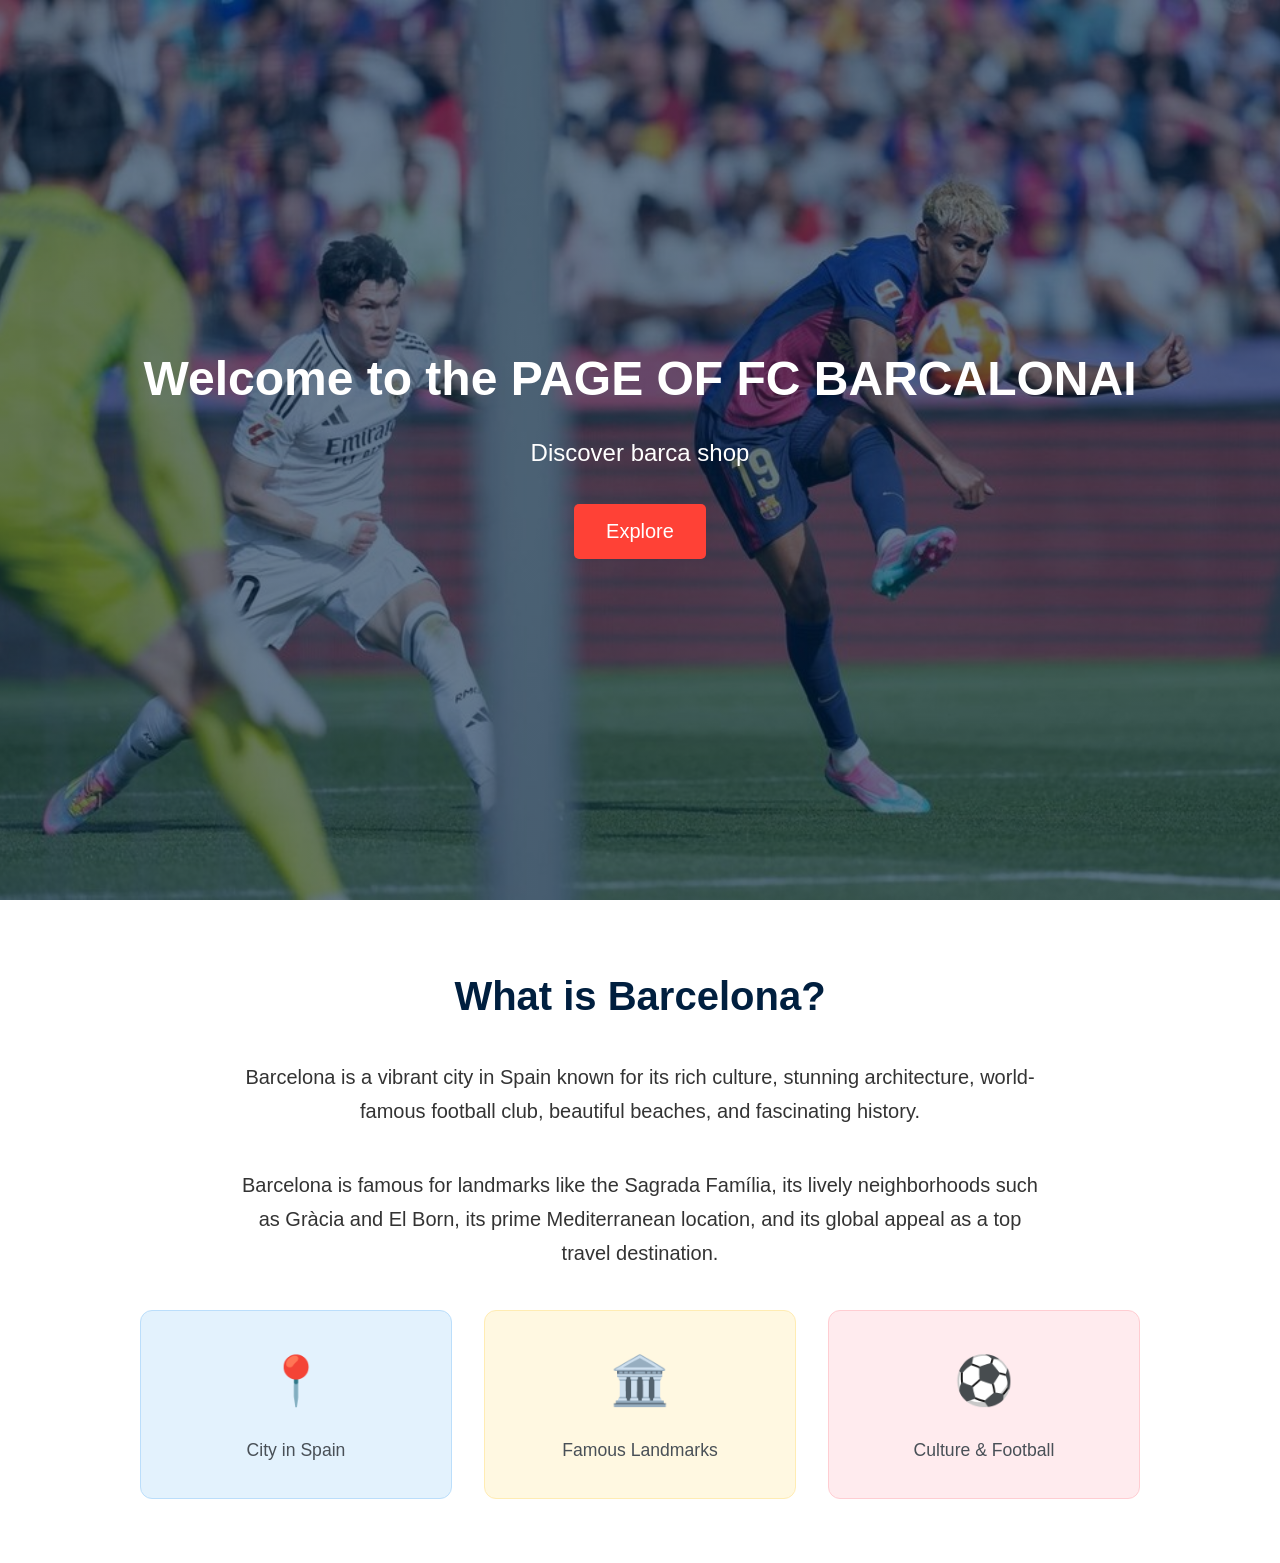
==== index.html @ 92da1ec1 "wdigsyugd" ====
<!DOCTYPE html>
<html lang="en">
<head>
    <meta charset="UTF-8">
    <meta name="viewport" content="width=device-width, initial-scale=1.0">
    <title>FC Barcelona Page</title>
    <link rel="stylesheet" href="style.css">
</head>
<body>
    <section class="hero">
        <h1>Welcome to the PAGE OF FC BARCALONAI</h1>
        <p>Discover barca shop</p>
        <button class="cta-button">Explore</button>
    </section>
    <section class="about">
        <h2>What is Barcelona?</h2>
        <p>Barcelona is a vibrant city in Spain known for its rich culture, stunning architecture, world-famous football club, beautiful beaches, and fascinating history.</p>
        <p>Barcelona is famous for landmarks like the Sagrada Família, its lively neighborhoods such as Gràcia and El Born, its prime Mediterranean location, and its global appeal as a top travel destination.</p>
        <div class="steps">
            <div class="step">
                <div class="icon">📍</div>
                <p>City in Spain</p>
            </div>
            <div class="step">
                <div class="icon">🏛️</div>
                <p>Famous Landmarks</p>
            </div>
            <div class="step">
                <div class="icon">⚽</div>
                <p>Culture & Football</p>
            </div>
        </div>
    </section>
    <script src="script.js"></script>
</body>
</html>
---- style.css ----
/* Basic reset */
* {
    margin: 0;
    padding: 0;
    box-sizing: border-box;
}

body {
    font-family: Arial, sans-serif;
    line-height: 1.6;
}

/* Hero section */
.hero {
    min-height: 100vh; /* Full viewport height */
    background: linear-gradient(rgba(0, 31, 63, 0.6), rgba(0, 31, 63, 0.6)),
                url("barcelona.jpg");
    background-size: cover;
    background-position: center;
    background-repeat: no-repeat;

    color: white;
    display: flex;
    flex-direction: column;
    align-items: center;
    justify-content: center;
    text-align: center;
    padding: 2rem;
}

.hero h1 {
    font-size: 3rem;
    margin-bottom: 1rem;
    font-weight: bold;
}

.hero p {
    font-size: 1.5rem;
    margin-bottom: 2rem;
}

/* Button styling */
.cta-button {
    background-color: #ff4136; /* Bright red */
    color: white;
    border: none;
    padding: 1rem 2rem;
    font-size: 1.25rem;
    border-radius: 5px;
    cursor: pointer;
    transition: background-color 0.3s ease;
}

.cta-button:hover {
    background-color: #ff6655;
}

/* About section */
.about {
    background-color: white;
    color: #333;
    padding: 4rem 2rem;
    text-align: center;
}

.about h2 {
    color: #001f3f; /* Dark navy blue to match hero */
    margin-bottom: 2rem;
    font-size: 2.5rem;
}

.about p {
    font-size: 1.25rem;
    line-height: 1.7;
    margin-bottom: 2.5rem;
    max-width: 800px;
    margin-left: auto;
    margin-right: auto;
}

.steps {
    display: flex;
    justify-content: center;
    gap: 2rem;
    flex-wrap: wrap;
    max-width: 1000px;
    margin: 0 auto;
}

.step {
    background-color: #f8f9fa; /* Very light gray */
    border: 1px solid #e9ecef;
    border-radius: 12px;
    padding: 2rem;
    text-align: center;
    flex: 1;
    min-width: 200px;
    transition: transform 0.3s ease, box-shadow 0.3s ease;
}

.step:hover {
    transform: translateY(-5px);
    box-shadow: 0 10px 20px rgba(0,0,0,0.1);
}

.step .icon {
    font-size: 3rem;
    margin-bottom: 1rem;
}

.step p {
    font-size: 1.1rem;
    color: #495057;
    margin: 0;
}

/* Soft colors for each step */
.step:nth-child(1) {
    background-color: #e3f2fd; /* Light blue */
    border-color: #bbdefb;
}

.step:nth-child(2) {
    background-color: #fff8e1; /* Light yellow */
    border-color: #ffecb3;
}

.step:nth-child(3) {
    background-color: #ffebee; /* Light red */
    border-color: #ffcdd2;
}
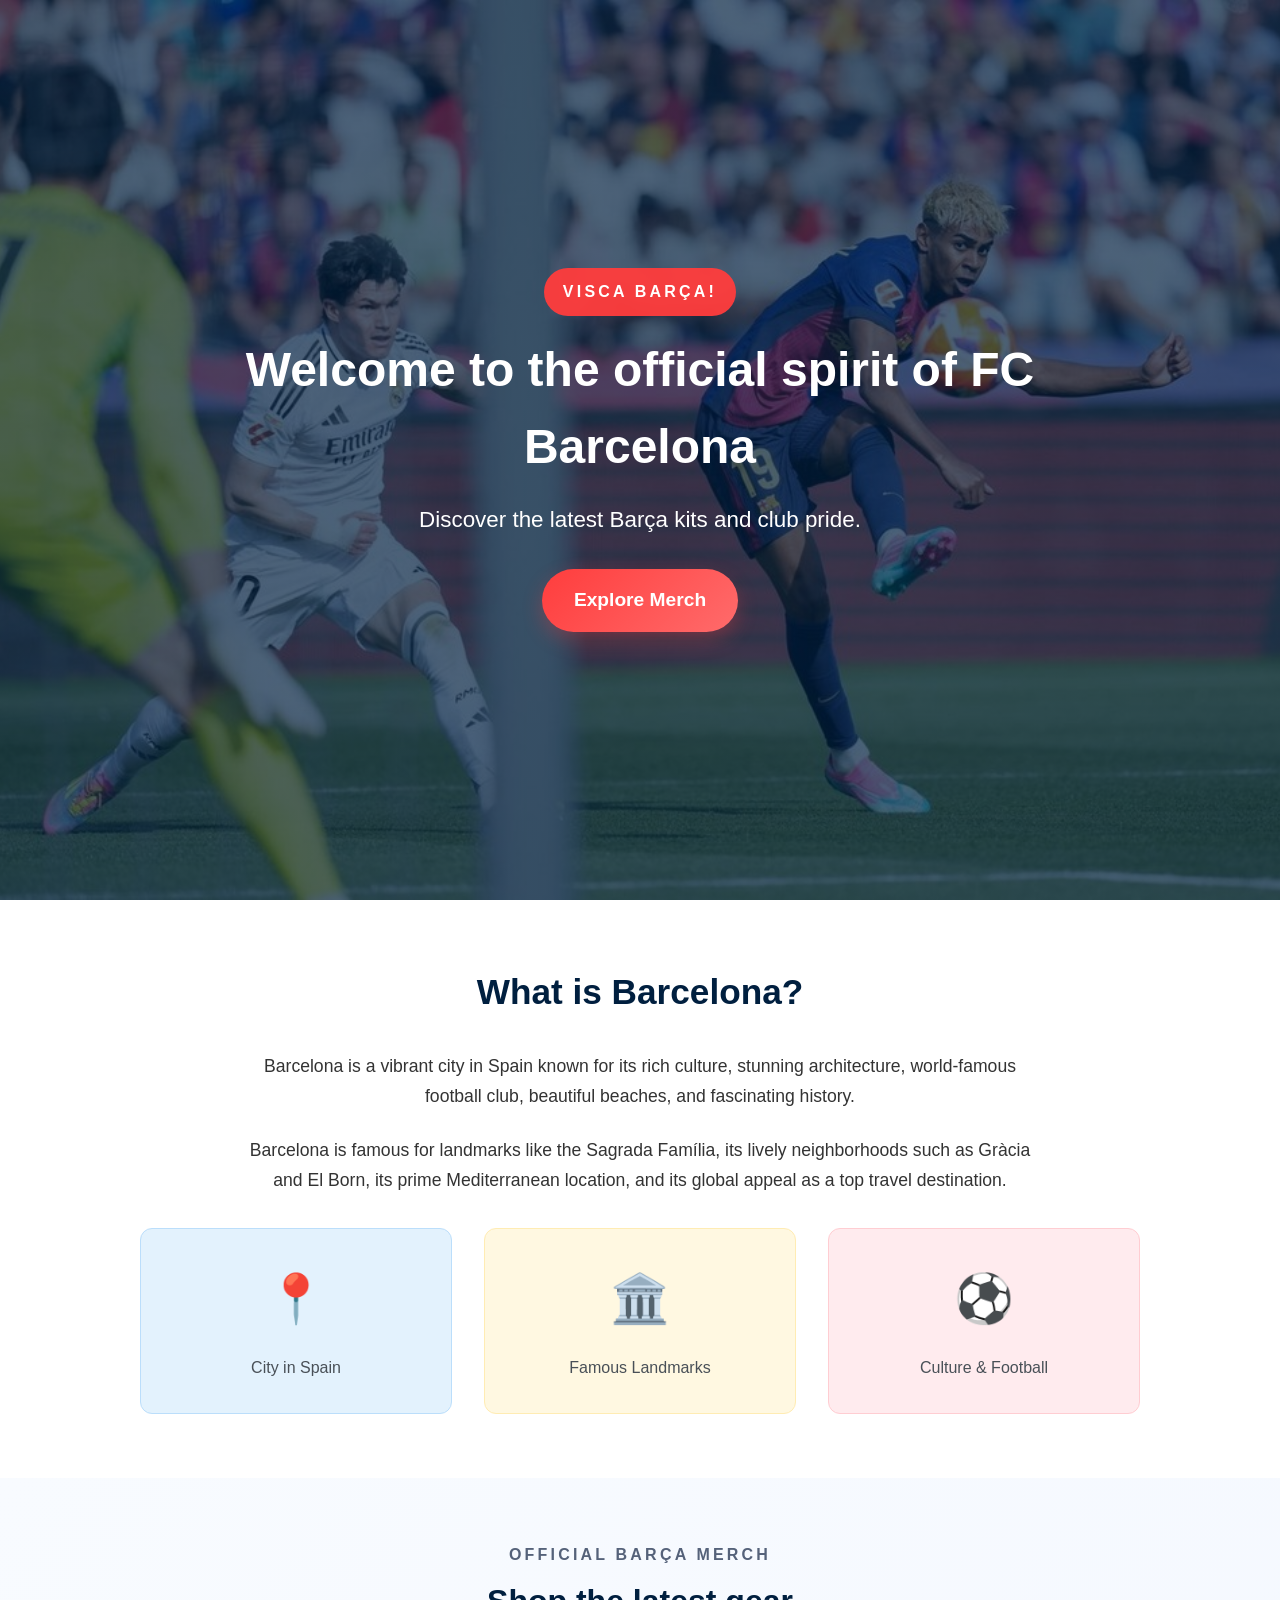
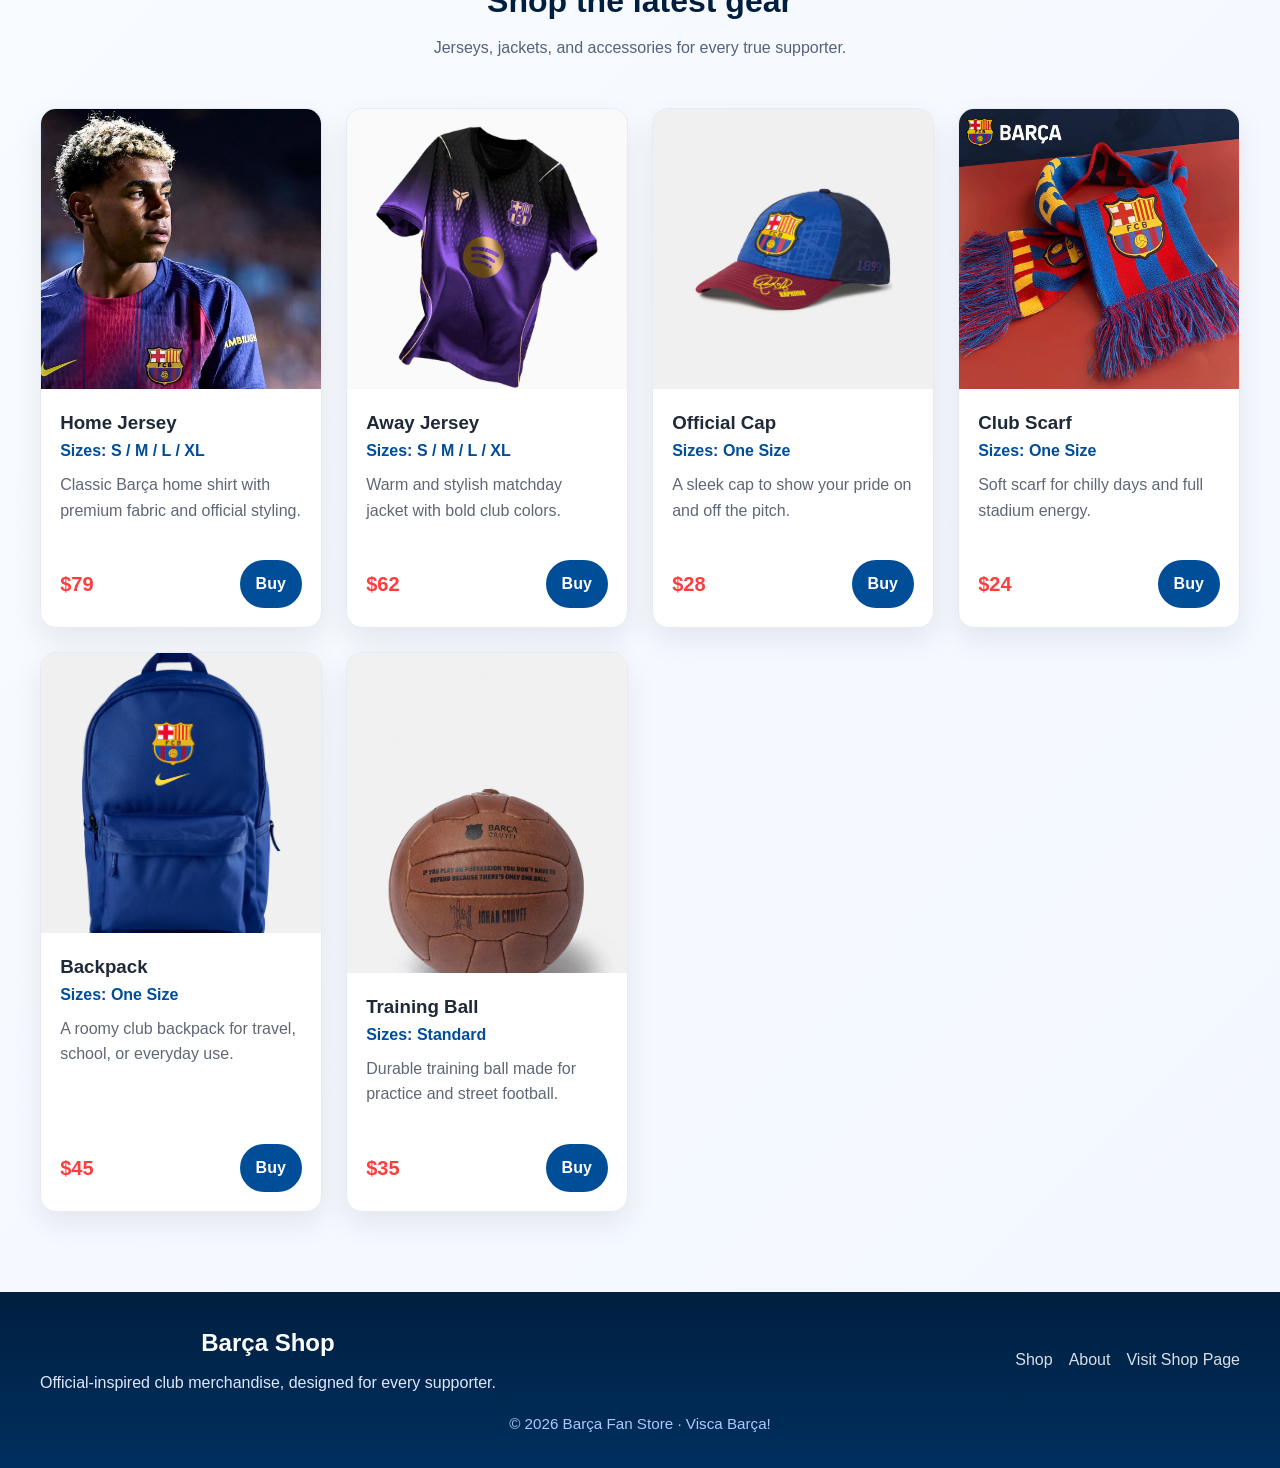
==== commit 180b3b23: "ddfgfd" ====
--- a/index.html
+++ b/index.html
@@ -8,10 +8,12 @@
 </head>
 <body>
     <section class="hero">
-        <h1>Welcome to the PAGE OF FC BARCALONAI</h1>
-        <p>Discover barca shop</p>
-        <button class="cta-button">Explore</button>
+        <div class="visca-badge">Visca Barça!</div>
+        <h1>Welcome to the official spirit of FC Barcelona</h1>
+        <p>Discover the latest Barça kits and club pride.</p>
+        <a href="shop.html" class="cta-button">Explore Merch</a>
     </section>
+
     <section class="about">
         <h2>What is Barcelona?</h2>
         <p>Barcelona is a vibrant city in Spain known for its rich culture, stunning architecture, world-famous football club, beautiful beaches, and fascinating history.</p>
@@ -31,6 +33,109 @@
             </div>
         </div>
     </section>
+
+    <section id="shop" class="shop-section">
+        <div class="section-heading">
+            <p class="section-tag">Official Barça Merch</p>
+            <h2>Shop the latest gear</h2>
+            <p>Jerseys, jackets, and accessories for every true supporter.</p>
+        </div>
+
+        <div class="shop-grid">
+            <article class="product-card">
+                <img src="Lamine_PDP.webp" alt="Home Jersey" loading="lazy">
+                <div class="product-info">
+                    <h3>Home Jersey</h3>
+                    <p class="size">Sizes: S / M / L / XL</p>
+                    <p class="description">Classic Barça home shirt with premium fabric and official styling.</p>
+                    <div class="price-row">
+                        <span class="price">$79</span>
+                        <a href="#" class="buy-btn">Buy</a>
+                    </div>
+                </div>
+            </article>
+
+            <article class="product-card">
+                <img src="j1rmbzh8w21g1.jpeg" alt="Third Jersey" loading="lazy">
+                <div class="product-info">
+                    <h3>Away Jersey</h3>
+                    <p class="size">Sizes: S / M / L / XL</p>
+                    <p class="description">Warm and stylish matchday jacket with bold club colors.</p>
+                    <div class="price-row">
+                        <span class="price">$62</span>
+                        <a href="#" class="buy-btn">Buy</a>
+                    </div>
+                </div>
+            </article>
+
+            <article class="product-card">
+                <img src="75785_1_252b8cca-99e2-493d-8cbb-c4e995a93367.webp" alt="Barça jacket" loading="lazy">
+                <div class="product-info">
+                    <h3>Official Cap</h3>
+                    <p class="size">Sizes: One Size</p>
+                    <p class="description">A sleek cap to show your pride on and off the pitch.</p>
+                    <div class="price-row">
+                        <span class="price">$28</span>
+                        <a href="#" class="buy-btn">Buy</a>
+                    </div>
+                </div>
+            </article>
+
+            <article class="product-card">
+                <img src="O1CN01wh73Fa1HeCIjtnXHR_!!0-item_pic.webp" alt="Barça scarf" loading="lazy">
+                <div class="product-info">
+                    <h3>Club Scarf</h3>
+                    <p class="size">Sizes: One Size</p>
+                    <p class="description">Soft scarf for chilly days and full stadium energy.</p>
+                    <div class="price-row">
+                        <span class="price">$24</span>
+                        <a href="#" class="buy-btn">Buy</a>
+                    </div>
+                </div>
+            </article>
+
+            <article class="product-card">
+                <img src="HV3353-400_U_FA25_EQUIPMENT_PHSFP001.webp" alt="Barça backpack" loading="lazy">
+                <div class="product-info">
+                    <h3>Backpack</h3>
+                    <p class="size">Sizes: One Size</p>
+                    <p class="description">A roomy club backpack for travel, school, or everyday use.</p>
+                    <div class="price-row">
+                        <span class="price">$45</span>
+                        <a href="#" class="buy-btn">Buy</a>
+                    </div>
+                </div>
+            </article>
+
+            <article class="product-card">
+                <img src="unnamed_e2215622-c3b2-4280-bf46-786f640a6a21.webp" alt="Training ball" loading="lazy" class="focus-ball">
+                <div class="product-info">
+                    <h3>Training Ball</h3>
+                    <p class="size">Sizes: Standard</p>
+                    <p class="description">Durable training ball made for practice and street football.</p>
+                    <div class="price-row">
+                        <span class="price">$35</span>
+                        <a href="#" class="buy-btn">Buy</a>
+                    </div>
+                </div>
+            </article>
+        </div>
+    </section>
+
+    <footer class="site-footer">
+        <div class="footer-content">
+            <div>
+                <h3>Barça Shop</h3>
+                <p>Official-inspired club merchandise, designed for every supporter.</p>
+            </div>
+            <div class="footer-links">
+                <a href="#shop">Shop</a>
+                <a href="#about">About</a>
+                <a href="shop.html">Visit Shop Page</a>
+            </div>
+        </div>
+        <p class="footer-note">© 2026 Barça Fan Store · Visca Barça!</p>
+    </footer>
     <script src="script.js"></script>
 </body>
 </html>
--- a/style.css
+++ b/style.css
@@ -1,4 +1,15 @@
-/* Basic reset */
+:root {
+    --barca-blue: #004d98;
+    --barca-red: #ff3d3d;
+    --barca-gold: #edc55b;
+    --barca-dark: #001f3f;
+    --barca-white: #f8fbff;
+}
+
+html {
+    scroll-behavior: smooth;
+}
+
 * {
     margin: 0;
     padding: 0;
@@ -6,19 +17,19 @@
 }
 
 body {
-    font-family: Arial, sans-serif;
+    font-family: 'Segoe UI', Tahoma, Geneva, Verdana, sans-serif;
     line-height: 1.6;
-}
-
-/* Hero section */
+    background-color: var(--barca-white);
+    color: #1f2937;
+}
+
 .hero {
-    min-height: 100vh; /* Full viewport height */
-    background: linear-gradient(rgba(0, 31, 63, 0.6), rgba(0, 31, 63, 0.6)),
+    min-height: 100vh;
+    background: linear-gradient(rgba(0, 31, 63, 0.7), rgba(0, 31, 63, 0.7)),
                 url("barcelona.jpg");
     background-size: cover;
     background-position: center;
     background-repeat: no-repeat;
-
     color: white;
     display: flex;
     flex-direction: column;
@@ -28,34 +39,47 @@
     padding: 2rem;
 }
 
+.visca-badge {
+    background: rgba(255, 61, 61, 0.95);
+    color: white;
+    padding: 0.7rem 1.2rem;
+    border-radius: 999px;
+    font-weight: bold;
+    letter-spacing: 0.2em;
+    text-transform: uppercase;
+    margin-bottom: 1rem;
+}
+
 .hero h1 {
     font-size: 3rem;
     margin-bottom: 1rem;
     font-weight: bold;
+    max-width: 800px;
 }
 
 .hero p {
-    font-size: 1.5rem;
+    font-size: 1.4rem;
     margin-bottom: 2rem;
 }
 
-/* Button styling */
 .cta-button {
-    background-color: #ff4136; /* Bright red */
-    color: white;
-    border: none;
+    display: inline-block;
+    background: linear-gradient(135deg, var(--barca-red), #ff6b6b);
+    color: white;
+    text-decoration: none;
     padding: 1rem 2rem;
-    font-size: 1.25rem;
-    border-radius: 5px;
-    cursor: pointer;
-    transition: background-color 0.3s ease;
+    font-size: 1.2rem;
+    font-weight: bold;
+    border-radius: 999px;
+    transition: transform 0.2s ease, box-shadow 0.2s ease;
+    box-shadow: 0 8px 20px rgba(255, 61, 61, 0.3);
 }
 
 .cta-button:hover {
-    background-color: #ff6655;
-}
-
-/* About section */
+    transform: translateY(-2px);
+    box-shadow: 0 12px 24px rgba(255, 61, 61, 0.35);
+}
+
 .about {
     background-color: white;
     color: #333;
@@ -64,15 +88,15 @@
 }
 
 .about h2 {
-    color: #001f3f; /* Dark navy blue to match hero */
+    color: var(--barca-dark);
     margin-bottom: 2rem;
-    font-size: 2.5rem;
+    font-size: 2.2rem;
 }
 
 .about p {
-    font-size: 1.25rem;
+    font-size: 1.1rem;
     line-height: 1.7;
-    margin-bottom: 2.5rem;
+    margin-bottom: 1.5rem;
     max-width: 800px;
     margin-left: auto;
     margin-right: auto;
@@ -84,11 +108,11 @@
     gap: 2rem;
     flex-wrap: wrap;
     max-width: 1000px;
-    margin: 0 auto;
+    margin: 2rem auto 0;
 }
 
 .step {
-    background-color: #f8f9fa; /* Very light gray */
+    background-color: #f8f9fa;
     border: 1px solid #e9ecef;
     border-radius: 12px;
     padding: 2rem;
@@ -109,23 +133,218 @@
 }
 
 .step p {
-    font-size: 1.1rem;
+    font-size: 1rem;
     color: #495057;
     margin: 0;
 }
 
-/* Soft colors for each step */
 .step:nth-child(1) {
-    background-color: #e3f2fd; /* Light blue */
+    background-color: #e3f2fd;
     border-color: #bbdefb;
 }
 
 .step:nth-child(2) {
-    background-color: #fff8e1; /* Light yellow */
+    background-color: #fff8e1;
     border-color: #ffecb3;
 }
 
 .step:nth-child(3) {
-    background-color: #ffebee; /* Light red */
+    background-color: #ffebee;
     border-color: #ffcdd2;
-}+}
+
+.shop-section {
+    background: linear-gradient(135deg, #f8fbff 0%, #f3f7ff 100%);
+    padding: 4rem 1.5rem 5rem;
+}
+
+.section-heading {
+    max-width: 700px;
+    margin: 0 auto 2rem;
+    text-align: center;
+}
+
+.section-tag {
+    display: inline-block;
+    color: var(--barca-red);
+    font-weight: bold;
+    letter-spacing: 0.2em;
+    text-transform: uppercase;
+    margin-bottom: 0.5rem;
+}
+
+.section-heading h2 {
+    color: var(--barca-dark);
+    font-size: 2rem;
+    margin-bottom: 0.5rem;
+}
+
+.section-heading p {
+    color: #55627a;
+}
+
+.shop-page {
+    background: linear-gradient(135deg, #f8fbff 0%, #f3f7ff 100%);
+}
+
+.shop-header {
+    padding: 2rem 1.5rem 1rem;
+    text-align: center;
+    color: var(--barca-dark);
+}
+
+.shop-header .back-link {
+    display: inline-block;
+    margin-bottom: 1rem;
+    color: var(--barca-blue);
+    text-decoration: none;
+    font-weight: bold;
+}
+
+.shop-header h1 {
+    font-size: 2.2rem;
+    margin-bottom: 0.5rem;
+}
+
+.shop-header p {
+    color: #55627a;
+}
+
+.shop-grid {
+    display: grid;
+    grid-template-columns: repeat(auto-fit, minmax(260px, 1fr));
+    gap: 1.5rem;
+    padding: 1rem 0 0;
+    max-width: 1200px;
+    margin: 0 auto;
+}
+
+.product-card {
+    background: white;
+    border-radius: 16px;
+    overflow: hidden;
+    box-shadow: 0 12px 30px rgba(0, 0, 0, 0.08);
+    border: 1px solid #e5ebf5;
+    display: flex;
+    flex-direction: column;
+}
+
+.product-card img {
+    width: 100%;
+    height: 280px; /* uniform image height for all cards */
+    object-fit: cover;
+    display: block;
+}
+
+/* Focus crop for player images where the focal point should be higher */
+.product-card img.focus-player {
+    object-position: 18% center; /* shift crop down to show player faces */
+}
+
+/* Focus crop for ball images to make the ball more visible */
+.product-card img.focus-ball {
+    object-position: 0% center; /* move the crop to the top so the ball is fully visible */
+    height: 320px; /* increase height slightly to show more of the ball */
+}
+
+.product-info {
+    padding: 1.2rem;
+    display: flex;
+    flex-direction: column;
+    flex: 1; /* make info area stretch so cards match height */
+}
+
+.product-info h2 {
+    color: var(--barca-dark);
+    margin-bottom: 0.4rem;
+}
+
+.size {
+    color: var(--barca-blue);
+    font-weight: bold;
+    margin-bottom: 0.5rem;
+}
+
+.description {
+    color: #5f6775;
+    margin-bottom: 1rem;
+    min-height: 72px;
+}
+
+.price-row {
+    display: flex;
+    justify-content: space-between;
+    align-items: center;
+    margin-top: auto; /* push price/button to bottom of card */
+}
+
+.price {
+    color: var(--barca-red);
+    font-size: 1.25rem;
+    font-weight: bold;
+}
+
+.buy-btn {
+    background: var(--barca-blue);
+    color: white;
+    text-decoration: none;
+    padding: 0.7rem 1rem;
+    border-radius: 999px;
+    font-weight: bold;
+}
+
+.buy-btn:hover {
+    background: var(--barca-dark);
+}
+
+.site-footer {
+    background: linear-gradient(180deg, #001f3f 0%, #002f5f 100%);
+    color: white;
+    padding: 2rem 1.5rem;
+    text-align: center;
+}
+
+.footer-content {
+    display: flex;
+    flex-wrap: wrap;
+    align-items: center;
+    justify-content: space-between;
+    gap: 1.5rem;
+    max-width: 1200px;
+    margin: 0 auto 1rem;
+}
+
+.footer-content h3 {
+    margin-bottom: 0.5rem;
+    font-size: 1.5rem;
+}
+
+.footer-content p {
+    margin: 0;
+    color: #dfe7ff;
+    max-width: 500px;
+}
+
+.footer-links {
+    display: flex;
+    gap: 1rem;
+    flex-wrap: wrap;
+    justify-content: center;
+}
+
+.footer-links a {
+    color: white;
+    text-decoration: none;
+    opacity: 0.85;
+    transition: opacity 0.2s ease;
+}
+
+.footer-links a:hover {
+    opacity: 1;
+}
+
+.footer-note {
+    color: #adc8ff;
+    font-size: 0.95rem;
+    margin: 0;
+}
